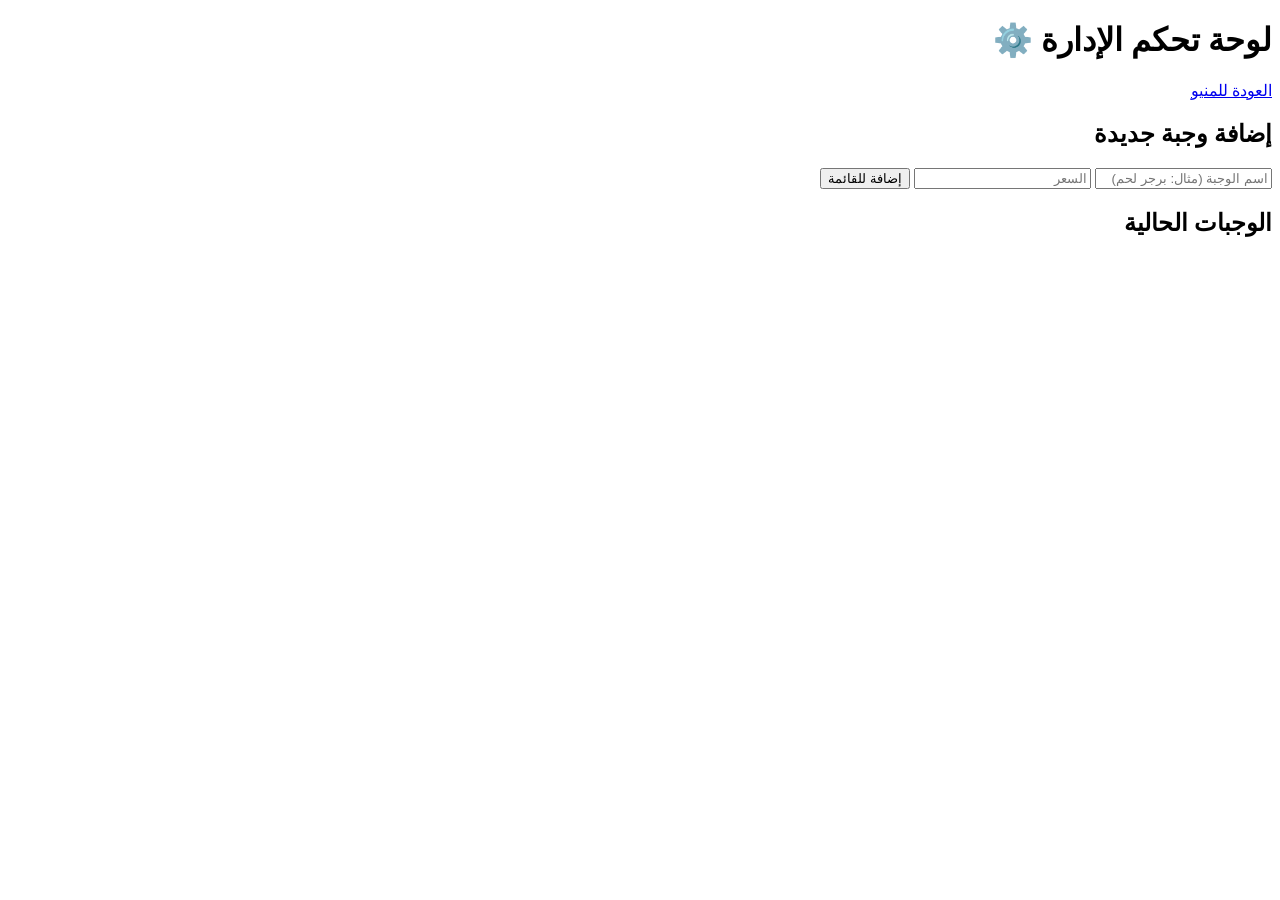
==== admin.html @ 3f030e0c "Create admin.html" ====
<!DOCTYPE html>
<html lang="ar" dir="rtl">
<head>
    <meta charset="UTF-8">
    <meta name="viewport" content="width=device-width, initial-scale=1.0">
    <title>لوحة تحكم المنيو</title>
    <link rel="stylesheet" href="style.css">
</head>
<body>
    <header>
        <h1>لوحة تحكم الإدارة ⚙️</h1>
        <a href="index.html" class="back-link">العودة للمنيو</a>
    </header>

    <main>
        <section class="admin-panel">
            <h2>إضافة وجبة جديدة</h2>
            <input type="text" id="itemName" placeholder="اسم الوجبة (مثال: برجر لحم)">
            <input type="number" id="itemPrice" placeholder="السعر">
            <button id="addItemBtn">إضافة للقائمة</button>
        </section>

        <section>
            <h2>الوجبات الحالية</h2>
            <div id="admin-menu-container" class="menu-grid"></div>
        </section>
    </main>

    <script type="module" src="app.js"></script>
</body>
</html>
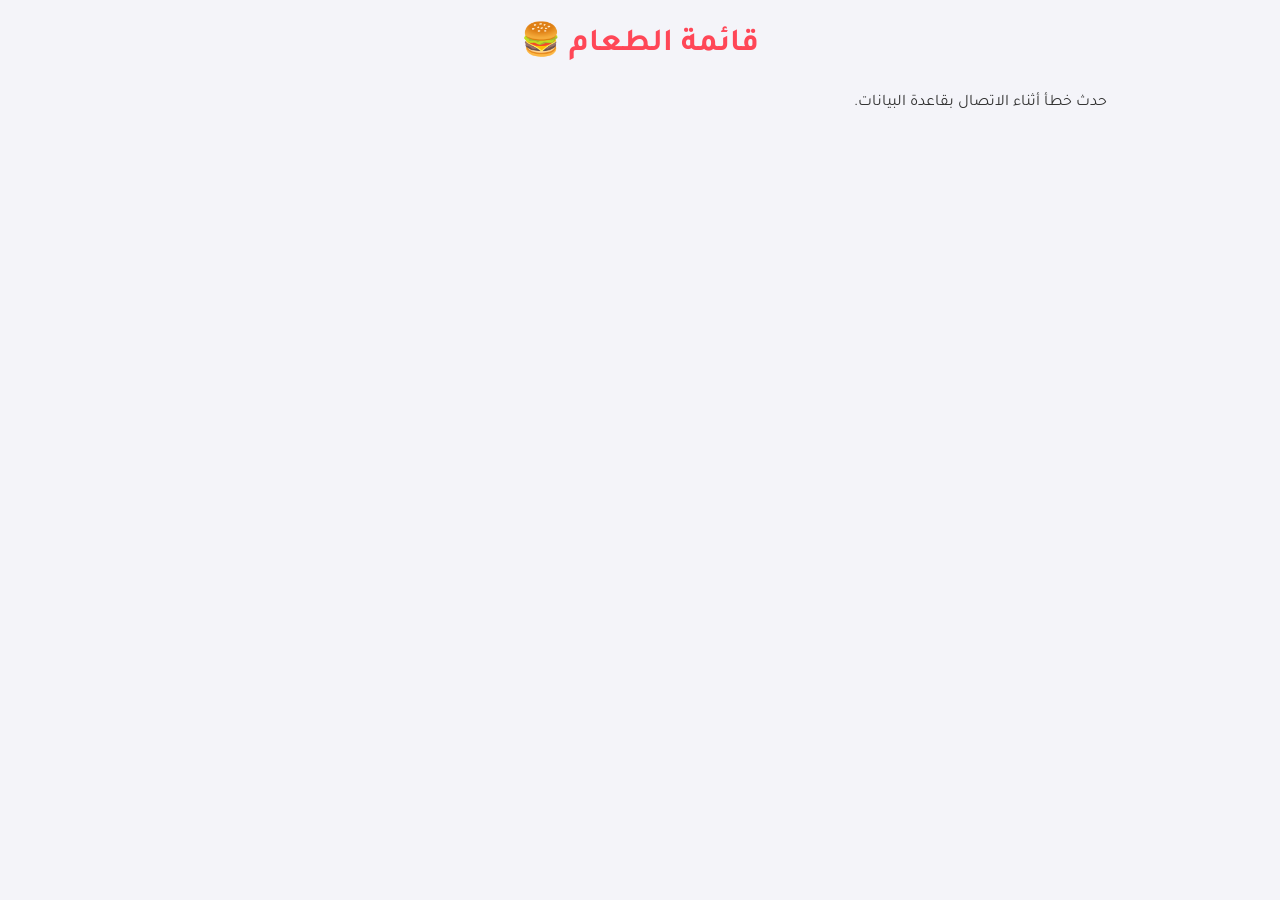
==== commit c9911a43: "Update admin page title and structure" ====
--- a/admin.html
+++ b/admin.html
@@ -3,29 +3,46 @@
 <head>
     <meta charset="UTF-8">
     <meta name="viewport" content="width=device-width, initial-scale=1.0">
-    <title>لوحة تحكم المنيو</title>
+    <title>منيو المطعم الاحترافي</title>
     <link rel="stylesheet" href="style.css">
 </head>
 <body>
-    <header>
-        <h1>لوحة تحكم الإدارة ⚙️</h1>
-        <a href="index.html" class="back-link">العودة للمنيو</a>
+
+    <header class="restaurant-header">
+        <img id="restLogo" src="https://placeholder.co/100" alt="شعار المطعم" class="rest-logo">
+        <h1 id="restName">جاري التحميل...</h1>
     </header>
 
+    <div class="slider-wrapper" id="offersWrapper" style="display: none;">
+        <div class="slider-track" id="offersContainer">
+            </div>
+    </div>
+    
     <main>
-        <section class="admin-panel">
-            <h2>إضافة وجبة جديدة</h2>
-            <input type="text" id="itemName" placeholder="اسم الوجبة (مثال: برجر لحم)">
-            <input type="number" id="itemPrice" placeholder="السعر">
-            <button id="addItemBtn">إضافة للقائمة</button>
-        </section>
-
-        <section>
-            <h2>الوجبات الحالية</h2>
-            <div id="admin-menu-container" class="menu-grid"></div>
-        </section>
+        <div id="menu-container" class="menu-grid">
+            <p class="status-msg">جاري تحميل قائمة الطعام...</p>
+        </div>
     </main>
 
-    <script type="module" src="app.js"></script>
+    <div id="orderModal" class="modal">
+        <div class="modal-content">
+            <span class="close-modal">&times;</span>
+            <h2 id="modalItemName">اسم الوجبة</h2>
+            <p class="modal-price" id="modalItemPrice">السعر</p>
+            
+            <div class="location-box">
+                <label for="customerLocation">📍 الرجاء إدخال عنوان التوصيل بالتفصيل:</label>
+                <textarea id="customerLocation" placeholder="مثال: بغداد، الكرادة، قرب ساحة التحري، عمارة رقم 5"></textarea>
+            </div>
+
+            <p class="choose-method-text">اختر وسيلة التواصل لإرسال الطلب:</p>
+            <div class="order-actions">
+                <button id="sendWhatsAppBtn" class="btn-wa">🟢 طلب عبر واتساب</button>
+                <button id="sendInstagramBtn" class="btn-ig">📸 طلب عبر انستقرام</button>
+            </div>
+        </div>
+    </div>
+
+    <script src="app.js"></script>
 </body>
 </html>
--- a/style.css
+++ b/style.css
@@ -0,0 +1,96 @@
+@import url('https://fonts.googleapis.com/css2?family=Tajawal:wght@400;700&display=swap');
+
+* {
+    box-sizing: border-box;
+    margin: 0;
+    padding: 0;
+    font-family: 'Tajawal', sans-serif;
+}
+
+body {
+    background-color: #f4f4f9;
+    color: #333;
+    padding: 20px;
+}
+
+header {
+    text-align: center;
+    margin-bottom: 30px;
+}
+
+header h1 {
+    color: #ff4757;
+}
+
+.back-link {
+    display: inline-block;
+    margin-top: 10px;
+    color: #2f3542;
+    text-decoration: none;
+}
+
+.menu-grid {
+    display: grid;
+    grid-template-columns: repeat(auto-fill, minmax(250px, 1fr));
+    gap: 20px;
+    max-width: 1000px;
+    margin: 0 auto;
+}
+
+.menu-item {
+    background: white;
+    padding: 20px;
+    border-radius: 10px;
+    box-shadow: 0 4px 6px rgba(0,0,0,0.1);
+    text-align: center;
+}
+
+.menu-item h3 {
+    margin-bottom: 10px;
+    color: #2f3542;
+}
+
+.menu-item .price {
+    font-size: 1.2rem;
+    font-weight: bold;
+    color: #2ed573;
+}
+
+.admin-panel {
+    background: white;
+    padding: 20px;
+    border-radius: 10px;
+    max-width: 500px;
+    margin: 0 auto 30px auto;
+    box-shadow: 0 4px 6px rgba(0,0,0,0.1);
+    text-align: center;
+}
+
+input {
+    width: 90%;
+    padding: 10px;
+    margin: 10px 0;
+    border: 1px solid #ccc;
+    border-radius: 5px;
+}
+
+button {
+    background-color: #ff4757;
+    color: white;
+    border: none;
+    padding: 10px 20px;
+    border-radius: 5px;
+    cursor: pointer;
+    font-size: 1rem;
+    width: 90%;
+}
+
+button:hover {
+    background-color: #ff6b81;
+}
+
+.delete-btn {
+    background-color: #eccc68;
+    margin-top: 15px;
+    width: 100%;
+}
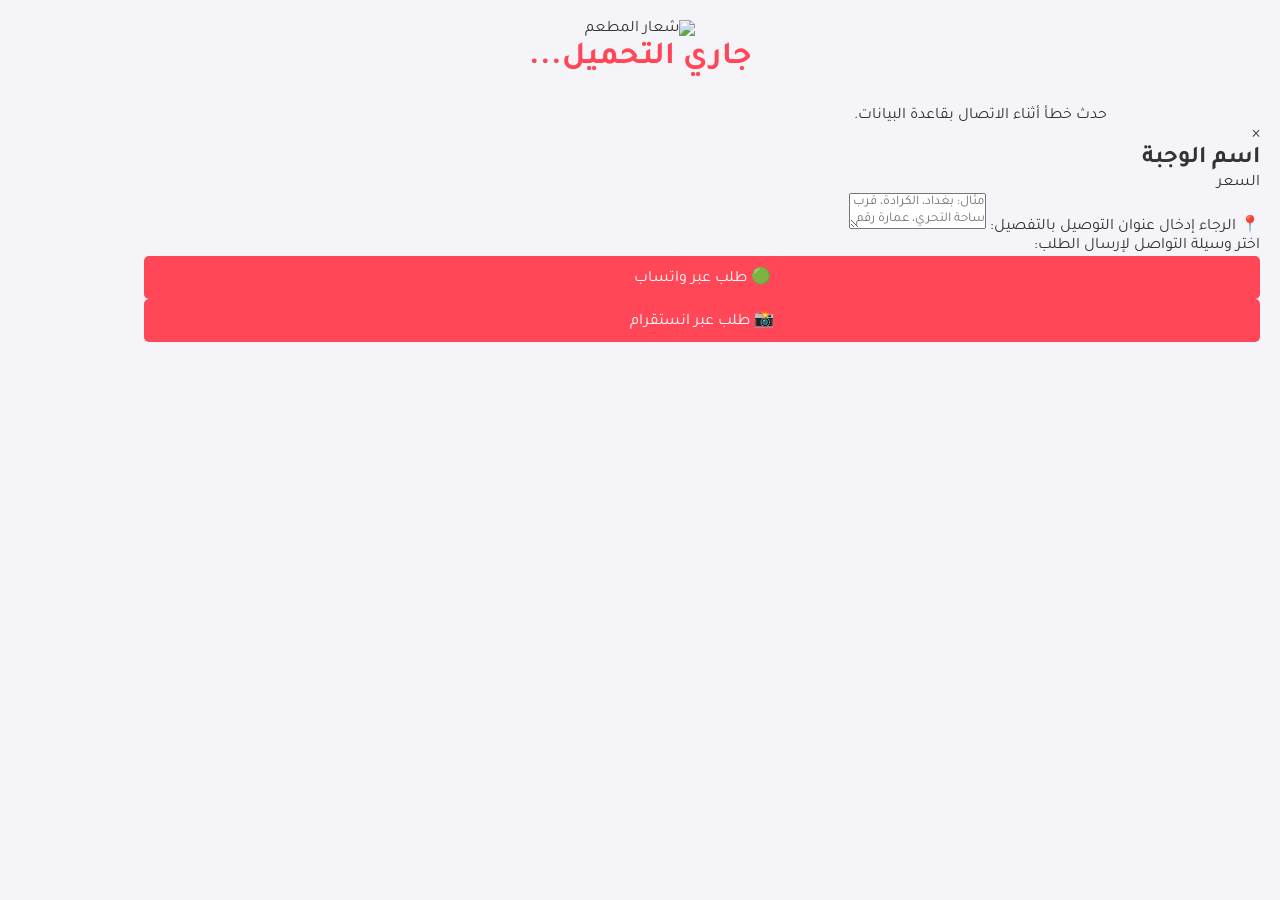
==== commit 0d884b05: "Revise admin panel layout and titles" ====
--- a/admin.html
+++ b/admin.html
@@ -3,45 +3,46 @@
 <head>
     <meta charset="UTF-8">
     <meta name="viewport" content="width=device-width, initial-scale=1.0">
-    <title>منيو المطعم الاحترافي</title>
+    <title>لوحة التحكم المطورة</title>
     <link rel="stylesheet" href="style.css">
 </head>
 <body>
-
-    <header class="restaurant-header">
-        <img id="restLogo" src="https://placeholder.co/100" alt="شعار المطعم" class="rest-logo">
-        <h1 id="restName">جاري التحميل...</h1>
+    <header>
+        <h1>⚙️ لوحة إدارة النظام الديناميكي</h1>
+        <a href="index.html" class="back-link">📊 استعراض المنيو الرئيسي</a>
     </header>
 
-    <div class="slider-wrapper" id="offersWrapper" style="display: none;">
-        <div class="slider-track" id="offersContainer">
-            </div>
-    </div>
-    
-    <main>
-        <div id="menu-container" class="menu-grid">
-            <p class="status-msg">جاري تحميل قائمة الطعام...</p>
-        </div>
+    <main class="admin-main">
+        <section class="admin-card">
+            <h2>🏠 إعدادات المطعم والتواصل</h2>
+            <input type="text" id="setRestName" placeholder="اسم المطعم">
+            <input type="text" id="setRestLogo" placeholder="رابط صورة/شعار المطعم">
+            <input type="text" id="setWhatsApp" placeholder="رابط أو رقم الواتساب (مثال: 9647700000000)">
+            <input type="text" id="setInstagram" placeholder="رابط محادثة انستقرام المباشر">
+            <button id="saveConfigBtn" class="btn-primary">حفظ إعدادات المطعم</button>
+        </section>
+
+        <section class="admin-card">
+            <h2>🔥 إضافة عرض أو إعلان جديد (الشريط المتحرك)</h2>
+            <input type="text" id="offerTitle" placeholder="عنوان العرض (مثال: خصم 25% على المشاوي)">
+            <input type="text" id="offerImage" placeholder="رابط صورة العرض المستطيلة">
+            <button id="addOfferBtn" class="btn-secondary">إضافة العرض للشريط</button>
+            
+            <h3>العروض الحالية (اضغط للحذف):</h3>
+            <div id="admin-offers-list" class="admin-list"></div>
+        </section>
+
+        <section class="admin-card">
+            <h2>🍔 إضافة وجبة جديدة للمنيو</h2>
+            <input type="text" id="itemName" placeholder="اسم الوجبة">
+            <input type="number" id="itemPrice" placeholder="السعر بالدينار العراقي">
+            <input type="text" id="itemImage" placeholder="رابط صورة الوجبة">
+            <button id="addItemBtn" class="btn-primary">إضافة الوجبة للمنيو</button>
+            
+            <h3>الوجبات الحالية في المنيو:</h3>
+            <div id="admin-menu-container" class="menu-grid"></div>
+        </section>
     </main>
-
-    <div id="orderModal" class="modal">
-        <div class="modal-content">
-            <span class="close-modal">&times;</span>
-            <h2 id="modalItemName">اسم الوجبة</h2>
-            <p class="modal-price" id="modalItemPrice">السعر</p>
-            
-            <div class="location-box">
-                <label for="customerLocation">📍 الرجاء إدخال عنوان التوصيل بالتفصيل:</label>
-                <textarea id="customerLocation" placeholder="مثال: بغداد، الكرادة، قرب ساحة التحري، عمارة رقم 5"></textarea>
-            </div>
-
-            <p class="choose-method-text">اختر وسيلة التواصل لإرسال الطلب:</p>
-            <div class="order-actions">
-                <button id="sendWhatsAppBtn" class="btn-wa">🟢 طلب عبر واتساب</button>
-                <button id="sendInstagramBtn" class="btn-ig">📸 طلب عبر انستقرام</button>
-            </div>
-        </div>
-    </div>
 
     <script src="app.js"></script>
 </body>
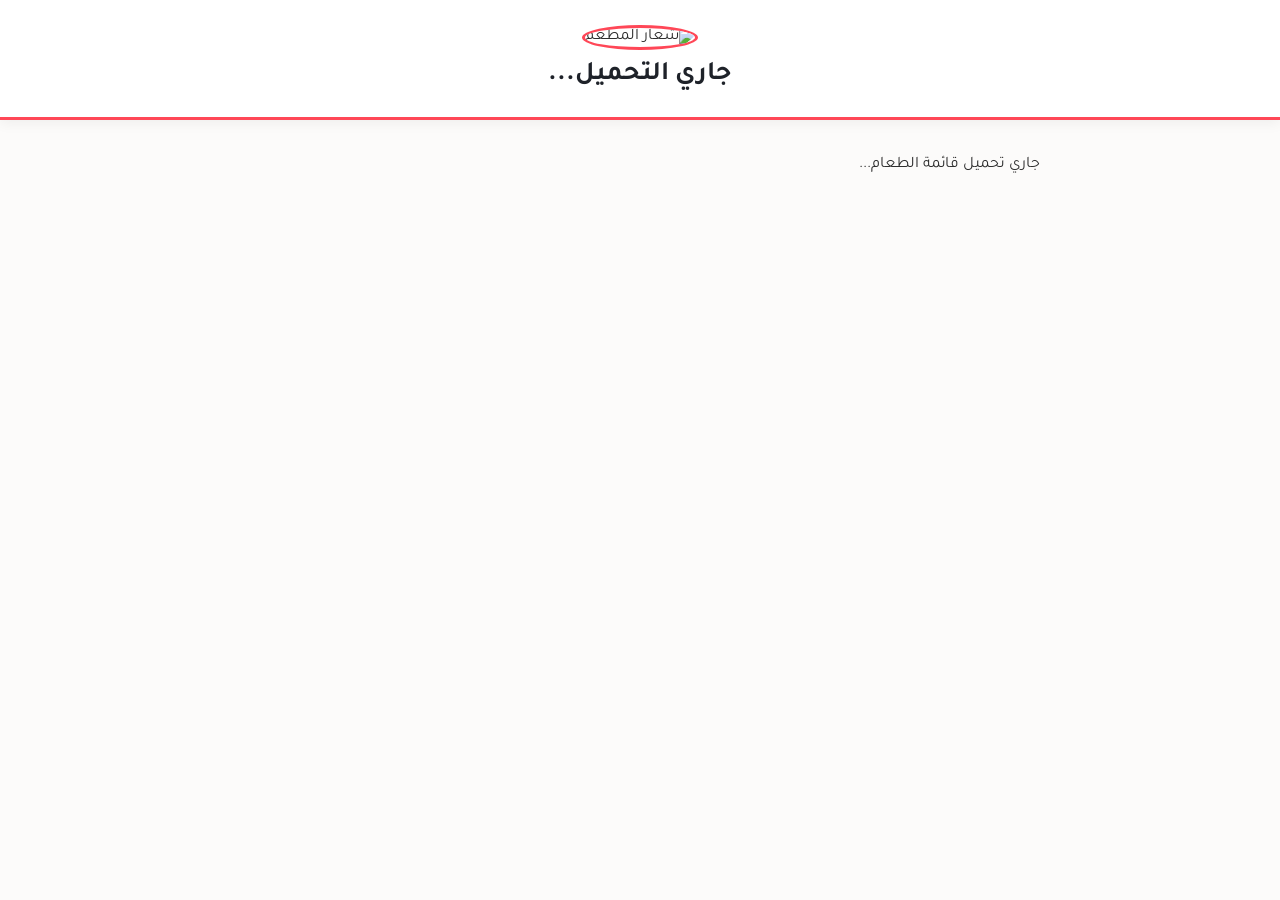
==== commit d5ede69b: "Enhance admin panel form layout and styles Added labels and improved file input styles for better mo" ====
--- a/admin.html
+++ b/admin.html
@@ -5,6 +5,23 @@
     <meta name="viewport" content="width=device-width, initial-scale=1.0">
     <title>لوحة التحكم المطورة</title>
     <link rel="stylesheet" href="style.css">
+    <style>
+        /* تحسين مظهر أزرار رفع الملفات لتناسب الموبايل */
+        label {
+            display: block;
+            text-align: right;
+            font-weight: bold;
+            margin-top: 10px;
+            font-size: 10.5pt;
+            color: #555;
+        }
+        input[type="file"] {
+            background: #f8f9fa;
+            border: 1px dashed #ff4757;
+            padding: 10px;
+            cursor: pointer;
+        }
+    </style>
 </head>
 <body>
     <header>
@@ -15,17 +32,27 @@
     <main class="admin-main">
         <section class="admin-card">
             <h2>🏠 إعدادات المطعم والتواصل</h2>
-            <input type="text" id="setRestName" placeholder="اسم المطعم">
-            <input type="text" id="setRestLogo" placeholder="رابط صورة/شعار المطعم">
-            <input type="text" id="setWhatsApp" placeholder="رابط أو رقم الواتساب (مثال: 9647700000000)">
-            <input type="text" id="setInstagram" placeholder="رابط محادثة انستقرام المباشر">
+            <label>اسم المطعم:</label>
+            <input type="text" id="setRestName" placeholder="اكتب اسم المطعم">
+            
+            <label>اختر صورة/شعار المطعم من جهازك:</label>
+            <input type="file" id="setRestLogo" accept="image/*">
+            
+            <label>رقم الواتساب للتوصيل (مثال: 9647700000000):</label>
+            <input type="text" id="setWhatsApp" placeholder="رقم الواتساب بدون علامة +">
+            
+            <label>رابط انستقرام المباشر:</label>
+            <input type="text" id="setInstagram" placeholder="رابط المحادثة">
             <button id="saveConfigBtn" class="btn-primary">حفظ إعدادات المطعم</button>
         </section>
 
         <section class="admin-card">
             <h2>🔥 إضافة عرض أو إعلان جديد (الشريط المتحرك)</h2>
-            <input type="text" id="offerTitle" placeholder="عنوان العرض (مثال: خصم 25% على المشاوي)">
-            <input type="text" id="offerImage" placeholder="رابط صورة العرض المستطيلة">
+            <label>عنوان العرض (مثال: خصم 25%):</label>
+            <input type="text" id="offerTitle" placeholder="اكتب تفاصيل العرض">
+            
+            <label>اختر صورة العرض المستطيلة من جهازك:</label>
+            <input type="file" id="offerImage" accept="image/*">
             <button id="addOfferBtn" class="btn-secondary">إضافة العرض للشريط</button>
             
             <h3>العروض الحالية (اضغط للحذف):</h3>
@@ -34,9 +61,14 @@
 
         <section class="admin-card">
             <h2>🍔 إضافة وجبة جديدة للمنيو</h2>
-            <input type="text" id="itemName" placeholder="اسم الوجبة">
-            <input type="number" id="itemPrice" placeholder="السعر بالدينار العراقي">
-            <input type="text" id="itemImage" placeholder="رابط صورة الوجبة">
+            <label>اسم الوجبة:</label>
+            <input type="text" id="itemName" placeholder="مثال: برجر لحم دبل">
+            
+            <label>السعر بالدينار العراقي:</label>
+            <input type="number" id="itemPrice" placeholder="السعر">
+            
+            <label>اختر صورة الوجبة من جهازك:</label>
+            <input type="file" id="itemImage" accept="image/*">
             <button id="addItemBtn" class="btn-primary">إضافة الوجبة للمنيو</button>
             
             <h3>الوجبات الحالية في المنيو:</h3>
--- a/style.css
+++ b/style.css
@@ -1,96 +1,301 @@
 @import url('https://fonts.googleapis.com/css2?family=Tajawal:wght@400;700&display=swap');
 
-* {
+*, *::before, *::after {
     box-sizing: border-box;
+}
+
+body {
     margin: 0;
     padding: 0;
     font-family: 'Tajawal', sans-serif;
-}
-
-body {
-    background-color: #f4f4f9;
-    color: #333;
-    padding: 20px;
-}
-
-header {
+    background-color: #fcfbfa;
+    color: #2d2d2d;
+    direction: rtl;
+}
+
+/* الهوية البصرية */
+.restaurant-header {
     text-align: center;
-    margin-bottom: 30px;
-}
-
-header h1 {
-    color: #ff4757;
-}
-
-.back-link {
-    display: inline-block;
-    margin-top: 10px;
-    color: #2f3542;
-    text-decoration: none;
+    padding: 25px 15px;
+    background: #ffffff;
+    box-shadow: 0 4px 12px rgba(0,0,0,0.05);
+    border-bottom: 3px solid #ff4757;
+}
+
+.rest-logo {
+    width: 85px;
+    height: 85px;
+    border-radius: 50%;
+    object-fit: cover;
+    border: 3px solid #ff4757;
+    margin-bottom: 10px;
+}
+
+.restaurant-header h1 {
+    font-size: 20pt;
+    color: #1e2229;
+    margin: 0;
+}
+
+/* شريط العروض والاعلانات المتحرك المستطيل */
+.slider-wrapper {
+    overflow: hidden;
+    width: 100%;
+    background: #1e2229;
+    padding: 12px 0;
+    position: relative;
+    box-shadow: inset 0 0 10px rgba(0,0,0,0.5);
+}
+
+.slider-track {
+    display: flex;
+    width: max-content;
+    animation: scrollMarquee 25s linear infinite;
+}
+
+.slider-track:hover {
+    animation-play-state: paused;
+}
+
+.offer-banner {
+    display: flex;
+    align-items: center;
+    background: #ff4757;
+    color: white;
+    padding: 8px 15px;
+    margin-right: 25px;
+    border-radius: 6px;
+    white-space: nowrap;
+    box-shadow: 0 2px 5px rgba(0,0,0,0.2);
+}
+
+.offer-banner img {
+    height: 45px;
+    width: 90px;
+    object-fit: cover;
+    border-radius: 4px;
+    margin-left: 10px;
+    border: 1px solid rgba(255,255,255,0.5);
+}
+
+.offer-banner span {
+    font-weight: bold;
+    font-size: 11pt;
+}
+
+@keyframes scrollMarquee {
+    0% { transform: translateX(0); }
+    100% { transform: translateX(100%); }
+}
+
+/* المنيو وقائمة الوجبات */
+main {
+    padding: 20px 12px;
 }
 
 .menu-grid {
     display: grid;
-    grid-template-columns: repeat(auto-fill, minmax(250px, 1fr));
-    gap: 20px;
-    max-width: 1000px;
+    grid-template-columns: repeat(auto-fill, minmax(160px, 1fr));
+    gap: 15px;
+    max-width: 800px;
     margin: 0 auto;
 }
 
 .menu-item {
     background: white;
+    border-radius: 12px;
+    overflow: hidden;
+    box-shadow: 0 4px 8px rgba(0,0,0,0.04);
+    border: 1px solid #eee;
+    text-align: center;
+    transition: transform 0.2s;
+    cursor: pointer;
+    padding-bottom: 12px;
+}
+
+.menu-item:active {
+    transform: scale(0.98);
+}
+
+.item-img {
+    width: 100%;
+    height: 120px;
+    object-fit: cover;
+    background-color: #f0f0f0;
+}
+
+.menu-item h3 {
+    font-size: 12pt;
+    margin: 10px 8px 5px 8px;
+    color: #1e2229;
+}
+
+.price {
+    font-size: 11pt;
+    font-weight: bold;
+    color: #2ed573;
+}
+
+/* النافذة المنبثقة (Modal) */
+.modal {
+    display: none;
+    position: fixed;
+    z-index: 999;
+    left: 0;
+    top: 0;
+    width: 100%;
+    height: 100%;
+    background-color: rgba(0,0,0,0.6);
+}
+
+.modal-content {
+    background-color: white;
+    margin: 15% auto;
     padding: 20px;
-    border-radius: 10px;
-    box-shadow: 0 4px 6px rgba(0,0,0,0.1);
+    border-radius: 16px;
+    width: 90%;
+    max-width: 450px;
     text-align: center;
-}
-
-.menu-item h3 {
-    margin-bottom: 10px;
-    color: #2f3542;
-}
-
-.menu-item .price {
-    font-size: 1.2rem;
+    position: relative;
+    box-shadow: 0 5px 15px rgba(0,0,0,0.3);
+}
+
+.close-modal {
+    position: absolute;
+    left: 20px;
+    top: 15px;
+    font-size: 22pt;
+    font-weight: bold;
+    color: #aaa;
+    cursor: pointer;
+}
+
+.modal-price {
+    font-size: 14pt;
     font-weight: bold;
     color: #2ed573;
-}
-
-.admin-panel {
+    margin-bottom: 15px;
+}
+
+.location-box {
+    margin: 15px 0;
+    text-align: right;
+}
+
+.location-box label {
+    font-weight: bold;
+    font-size: 11pt;
+    display: block;
+    margin-bottom: 8px;
+}
+
+textarea {
+    width: 100%;
+    height: 70px;
+    padding: 10px;
+    border: 1px solid #ccc;
+    border-radius: 8px;
+    font-family: inherit;
+    resize: none;
+}
+
+.choose-method-text {
+    font-size: 10.5pt;
+    color: #666;
+    margin-top: 15px;
+}
+
+.order-actions {
+    display: block;
+    margin-top: 10px;
+}
+
+.order-actions button {
+    width: 100%;
+    margin: 6px 0;
+    padding: 12px;
+    border: none;
+    border-radius: 8px;
+    font-weight: bold;
+    font-size: 11pt;
+    cursor: pointer;
+    color: white;
+}
+
+.btn-wa { background-color: #25D366; }
+.btn-ig { background-color: #E1306C; }
+
+/* لوحة التحكم */
+.admin-main {
+    max-width: 600px;
+    margin: 0 auto;
+    padding: 10px;
+}
+
+.admin-card {
     background: white;
     padding: 20px;
-    border-radius: 10px;
-    max-width: 500px;
-    margin: 0 auto 30px auto;
-    box-shadow: 0 4px 6px rgba(0,0,0,0.1);
-    text-align: center;
+    border-radius: 12px;
+    margin-bottom: 20px;
+    box-shadow: 0 4px 10px rgba(0,0,0,0.05);
+    border: 1px solid #e8e8e8;
+}
+
+.admin-card h2 {
+    font-size: 13pt;
+    color: #ff4757;
+    margin-bottom: 15px;
+    border-bottom: 2px solid #f4f4f9;
+    padding-bottom: 8px;
 }
 
 input {
-    width: 90%;
-    padding: 10px;
-    margin: 10px 0;
-    border: 1px solid #ccc;
-    border-radius: 5px;
-}
-
-button {
+    width: 100%;
+    padding: 11px;
+    margin-bottom: 12px;
+    border: 1px solid #ddd;
+    border-radius: 6px;
+    font-family: inherit;
+}
+
+.btn-primary { background-color: #ff4757; color: white; border: none; padding: 12px; width: 100%; border-radius: 6px; font-weight: bold; cursor: pointer; }
+.btn-secondary { background-color: #1e2229; color: white; border: none; padding: 12px; width: 100%; border-radius: 6px; font-weight: bold; cursor: pointer; }
+
+.admin-list {
+    text-align: right;
+    margin-top: 10px;
+}
+
+.admin-list-item {
+    background: #f8f9fa;
+    padding: 8px;
+    margin: 5px 0;
+    border-radius: 4px;
+    display: flex;
+    justify-content: space-between;
+    align-items: center;
+    cursor: pointer;
+    color: #ff4757;
+    font-size: 10pt;
+}
+
+.delete-btn {
     background-color: #ff4757;
     color: white;
     border: none;
-    padding: 10px 20px;
-    border-radius: 5px;
-    cursor: pointer;
-    font-size: 1rem;
-    width: 90%;
-}
-
-button:hover {
-    background-color: #ff6b81;
-}
-
-.delete-btn {
-    background-color: #eccc68;
-    margin-top: 15px;
-    width: 100%;
-}
+    padding: 5px 10px;
+    border-radius: 4px;
+    font-size: 9pt;
+    cursor: pointer;
+    margin-top: 5px;
+    width: 100%;
+}
+
+.back-link {
+    display: block;
+    text-align: center;
+    margin: 10px 0 20px 0;
+    color: #1e2229;
+    text-decoration: none;
+    font-weight: bold;
+}
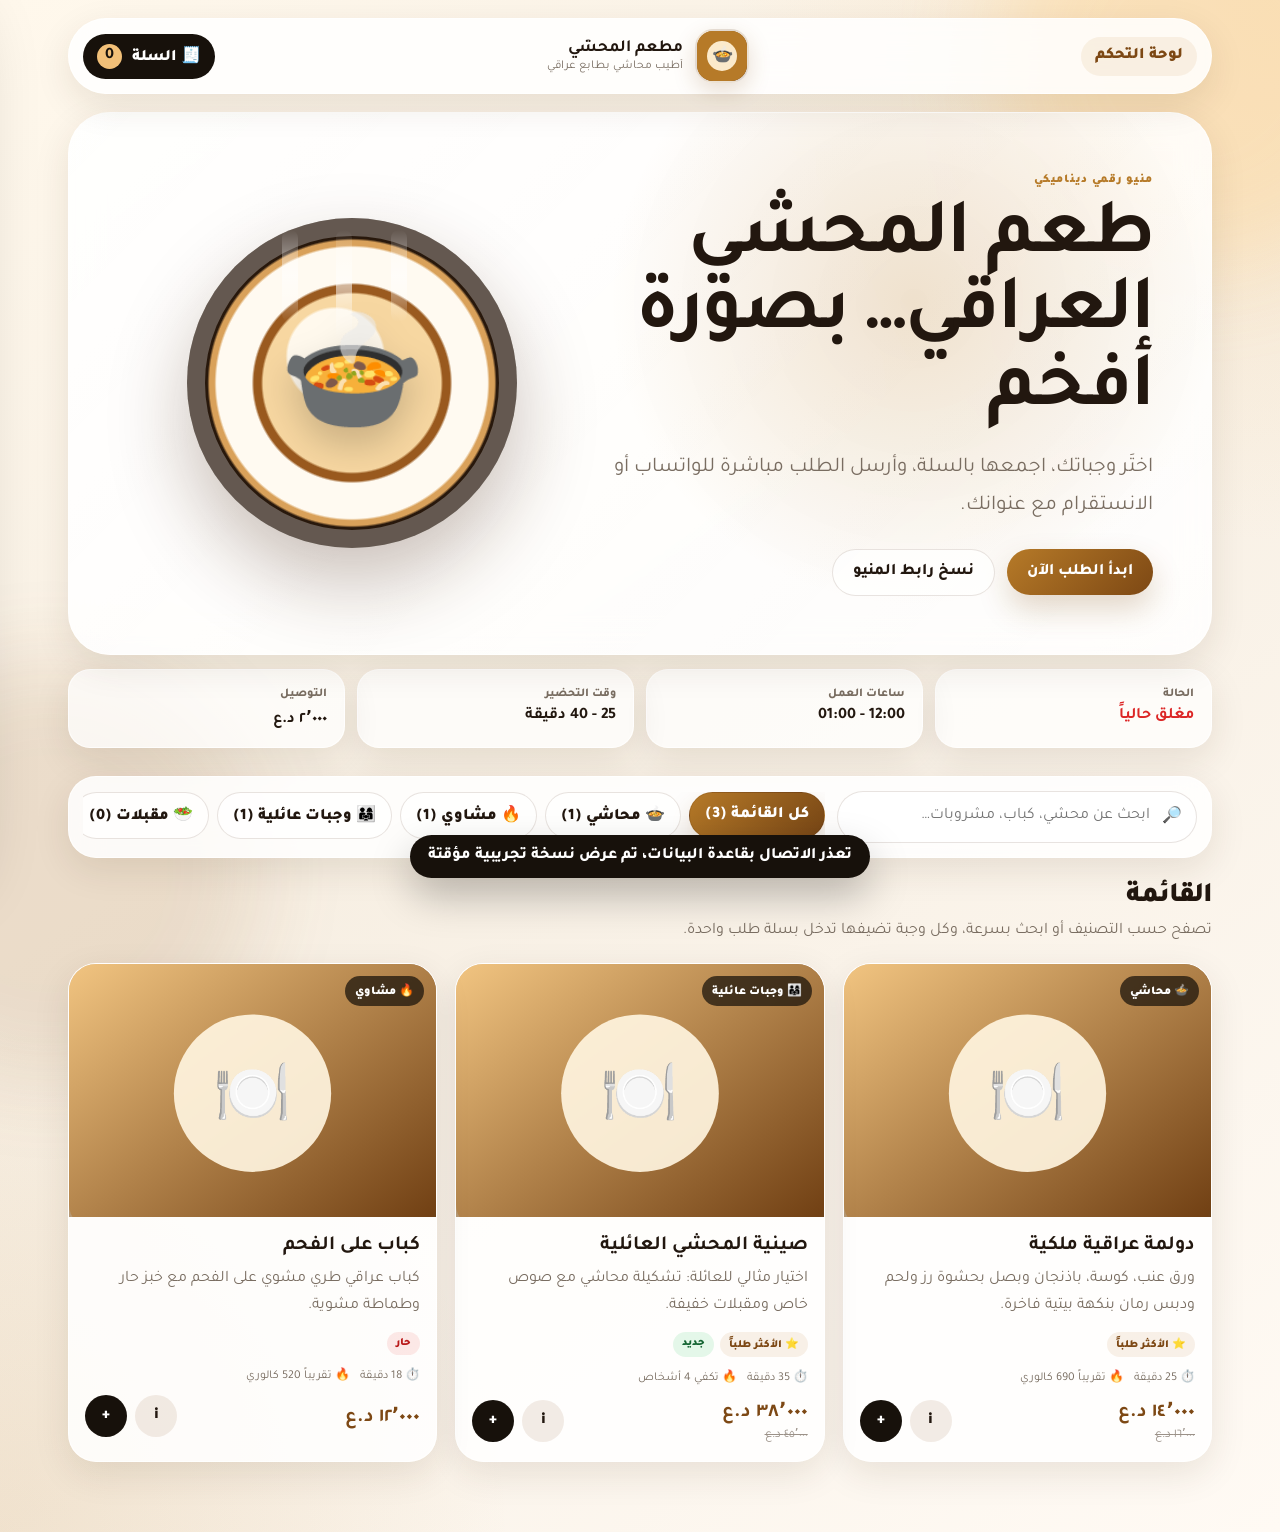
==== commit 1f30a0c9: "Add control section for data cleanup and deletion Added control section for data management with war" ====
--- a/admin.html
+++ b/admin.html
@@ -3,79 +3,190 @@
 <head>
     <meta charset="UTF-8">
     <meta name="viewport" content="width=device-width, initial-scale=1.0">
-    <title>لوحة التحكم المطورة</title>
+    <meta name="theme-color" content="#17110b">
+    <title>لوحة تحكم المحشي الاحترافية</title>
     <link rel="stylesheet" href="style.css">
-    <style>
-        /* تحسين مظهر أزرار رفع الملفات لتناسب الموبايل */
-        label {
-            display: block;
-            text-align: right;
-            font-weight: bold;
-            margin-top: 10px;
-            font-size: 10.5pt;
-            color: #555;
-        }
-        input[type="file"] {
-            background: #f8f9fa;
-            border: 1px dashed #ff4757;
-            padding: 10px;
-            cursor: pointer;
-        }
-    </style>
 </head>
-<body>
-    <header>
-        <h1>⚙️ لوحة إدارة النظام الديناميكي</h1>
-        <a href="index.html" class="back-link">📊 استعراض المنيو الرئيسي</a>
-    </header>
+<body class="admin-page">
+    <div class="admin-layout">
+        <aside class="admin-sidebar">
+            <div class="sidebar-brand">
+                <span class="brand-mark">م</span>
+                <div>
+                    <strong>المحشي Pro</strong>
+                    <small>لوحة إدارة ديناميكية</small>
+                </div>
+            </div>
+            <a href="index.html" class="side-link">👁️ عرض المنيو</a>
+            <a href="#settingsCard" class="side-link">🏪 معلومات المطعم</a>
+            <a href="#categoryCard" class="side-link">🧭 التصنيفات</a>
+            <a href="#offersCard" class="side-link">🔥 العروض</a>
+            <a href="#itemsCard" class="side-link">🍽️ الوجبات</a>
+            <a href="#ordersCard" class="side-link">📦 الطلبات</a>
+            <a href="#controlCard" class="side-link">🧹 تنظيف البيانات</a>
+        </aside>
 
-    <main class="admin-main">
-        <section class="admin-card">
-            <h2>🏠 إعدادات المطعم والتواصل</h2>
-            <label>اسم المطعم:</label>
-            <input type="text" id="setRestName" placeholder="اكتب اسم المطعم">
-            
-            <label>اختر صورة/شعار المطعم من جهازك:</label>
-            <input type="file" id="setRestLogo" accept="image/*">
-            
-            <label>رقم الواتساب للتوصيل (مثال: 9647700000000):</label>
-            <input type="text" id="setWhatsApp" placeholder="رقم الواتساب بدون علامة +">
-            
-            <label>رابط انستقرام المباشر:</label>
-            <input type="text" id="setInstagram" placeholder="رابط المحادثة">
-            <button id="saveConfigBtn" class="btn-primary">حفظ إعدادات المطعم</button>
-        </section>
+        <main class="admin-main">
+            <header class="admin-hero glass-panel">
+                <div>
+                    <span class="eyebrow">Dashboard</span>
+                    <h1>لوحة تحكم احترافية للمنيو</h1>
+                    <p>تحكم بالهوية، التصنيفات، الوجبات، العروض، الطلبات، وحتى مؤشرات تساعدك تعرف شنو ناقص بالمنيو.</p>
+                </div>
+                <div class="admin-actions-top">
+                    <button id="copyMenuUrlBtn" class="btn btn-ghost" type="button">نسخ رابط المنيو</button>
+                    <a href="index.html" class="btn btn-primary">معاينة مباشرة</a>
+                </div>
+            </header>
 
-        <section class="admin-card">
-            <h2>🔥 إضافة عرض أو إعلان جديد (الشريط المتحرك)</h2>
-            <label>عنوان العرض (مثال: خصم 25%):</label>
-            <input type="text" id="offerTitle" placeholder="اكتب تفاصيل العرض">
-            
-            <label>اختر صورة العرض المستطيلة من جهازك:</label>
-            <input type="file" id="offerImage" accept="image/*">
-            <button id="addOfferBtn" class="btn-secondary">إضافة العرض للشريط</button>
-            
-            <h3>العروض الحالية (اضغط للحذف):</h3>
-            <div id="admin-offers-list" class="admin-list"></div>
-        </section>
+            <section class="stat-grid">
+                <div class="stat-card"><span>الوجبات</span><b id="statMeals">0</b></div>
+                <div class="stat-card"><span>التصنيفات</span><b id="statCategories">0</b></div>
+                <div class="stat-card"><span>العروض النشطة</span><b id="statOffers">0</b></div>
+                <div class="stat-card"><span>طلبات مسجلة</span><b id="statOrders">0</b></div>
+            </section>
 
-        <section class="admin-card">
-            <h2>🍔 إضافة وجبة جديدة للمنيو</h2>
-            <label>اسم الوجبة:</label>
-            <input type="text" id="itemName" placeholder="مثال: برجر لحم دبل">
-            
-            <label>السعر بالدينار العراقي:</label>
-            <input type="number" id="itemPrice" placeholder="السعر">
-            
-            <label>اختر صورة الوجبة من جهازك:</label>
-            <input type="file" id="itemImage" accept="image/*">
-            <button id="addItemBtn" class="btn-primary">إضافة الوجبة للمنيو</button>
-            
-            <h3>الوجبات الحالية في المنيو:</h3>
-            <div id="admin-menu-container" class="menu-grid"></div>
-        </section>
-    </main>
+            <section id="insightsPanel" class="insights-panel"></section>
 
+            <section id="settingsCard" class="admin-card">
+                <div class="card-title-row">
+                    <div>
+                        <span class="eyebrow">هوية المطعم</span>
+                        <h2>إعدادات المطعم والتوصيل</h2>
+                    </div>
+                    <span class="badge-soft">تظهر بالمنيو مباشرة</span>
+                </div>
+                <div class="form-grid two-cols">
+                    <label>اسم المطعم<input type="text" id="setRestName" placeholder="مطعم المحشي"></label>
+                    <label>الشعار / الصورة<input type="file" id="setRestLogo" accept="image/*"></label>
+                    <label>الشعار النصي القصير<input type="text" id="setSlogan" placeholder="أطيب محاشي بطابع عراقي"></label>
+                    <label>لون الهوية<input type="color" id="setThemeColor" value="#b67a28"></label>
+                    <label>عنوان الهيرو الرئيسي<input type="text" id="setHeroTitle" placeholder="طعم المحشي العراقي… بصورة أفخم"></label>
+                    <label>وصف الهيرو<input type="text" id="setHeroSubtitle" placeholder="وصف قصير يظهر أعلى المنيو"></label>
+                    <label>رقم واتساب الطلبات<input type="text" id="setWhatsApp" placeholder="9647700000000"></label>
+                    <label>كلمة مرور لوحة التحكم<input type="password" id="setAdminPassword" placeholder="اتركها فارغة إذا لا تريد تغييرها"></label>
+                    <label>رابط انستقرام<input type="text" id="setInstagram" placeholder="https://instagram.com/..."></label>
+                    <label>العنوان<input type="text" id="setAddress" placeholder="بغداد - الكرادة"></label>
+                    <label>ساعات العمل<input type="text" id="setWorkingHours" placeholder="12:00 - 01:00"></label>
+                    <label>أجرة التوصيل<input type="number" id="setDeliveryFee" placeholder="2000"></label>
+                    <label>الحد الأدنى للطلب<input type="number" id="setMinOrder" placeholder="10000"></label>
+                    <label>وقت التحضير<input type="text" id="setPrepTime" placeholder="25 - 40 دقيقة"></label>
+                </div>
+                <button id="saveConfigBtn" class="btn btn-primary full-btn" type="button">حفظ إعدادات المطعم</button>
+            </section>
+
+            <section class="admin-card qr-card">
+                <div>
+                    <span class="eyebrow">تسويق سريع</span>
+                    <h2>QR جاهز للمنيو</h2>
+                    <p>اطبع هذا الكود على الكيس، الطاولة، الستكر، أو كرت المطعم حتى الزبون يفتح المنيو مباشرة.</p>
+                </div>
+                <img id="qrCodeImg" alt="QR Code للمنيو">
+            </section>
+
+            <section id="categoryCard" class="admin-card">
+                <div class="card-title-row">
+                    <div>
+                        <span class="eyebrow">تنظيم القائمة</span>
+                        <h2>إدارة التصنيفات</h2>
+                    </div>
+                </div>
+                <input type="hidden" id="editingCategoryId">
+                <div class="form-grid three-cols">
+                    <label>اسم التصنيف<input type="text" id="categoryName" placeholder="محاشي"></label>
+                    <label>أيقونة<input type="text" id="categoryEmoji" placeholder="🍲" maxlength="4"></label>
+                    <label>ترتيب الظهور<input type="number" id="categorySort" placeholder="1"></label>
+                </div>
+                <div class="inline-actions">
+                    <button id="addCategoryBtn" class="btn btn-secondary" type="button">إضافة تصنيف</button>
+                    <button id="resetCategoryBtn" class="btn btn-soft" type="button">إلغاء التعديل</button>
+                </div>
+                <div id="adminCategoriesList" class="admin-list cards-list"></div>
+            </section>
+
+            <section id="offersCard" class="admin-card">
+                <div class="card-title-row">
+                    <div>
+                        <span class="eyebrow">Marketing</span>
+                        <h2>العروض والإعلانات المتحركة</h2>
+                    </div>
+                </div>
+                <input type="hidden" id="editingOfferId">
+                <div class="form-grid two-cols">
+                    <label>عنوان العرض<input type="text" id="offerTitle" placeholder="خصم 20% على العائلة"></label>
+                    <label>وصف قصير<input type="text" id="offerSubtitle" placeholder="لفترة محدودة"></label>
+                    <label>صورة العرض<input type="file" id="offerImage" accept="image/*"></label>
+                    <label class="check-label"><input type="checkbox" id="offerActive" checked> العرض نشط</label>
+                </div>
+                <div class="inline-actions">
+                    <button id="addOfferBtn" class="btn btn-secondary" type="button">إضافة العرض</button>
+                    <button id="resetOfferBtn" class="btn btn-soft" type="button">إلغاء التعديل</button>
+                </div>
+                <div id="admin-offers-list" class="admin-list cards-list"></div>
+            </section>
+
+            <section id="itemsCard" class="admin-card">
+                <div class="card-title-row">
+                    <div>
+                        <span class="eyebrow">Menu Builder</span>
+                        <h2 id="itemFormTitle">إضافة وجبة جديدة</h2>
+                    </div>
+                    <button id="resetItemBtn" class="btn btn-soft small-btn" type="button">تفريغ النموذج</button>
+                </div>
+                <input type="hidden" id="editingItemId">
+                <div class="form-grid two-cols">
+                    <label>اسم الوجبة<input type="text" id="itemName" placeholder="دولمة عراقية"></label>
+                    <label>التصنيف<select id="itemCategory"></select></label>
+                    <label>السعر<input type="number" id="itemPrice" placeholder="12000"></label>
+                    <label>السعر القديم / قبل الخصم<input type="number" id="itemOldPrice" placeholder="15000"></label>
+                    <label class="wide-label">وصف الوجبة<textarea id="itemDescription" placeholder="ورق عنب، بصل، كوسة، نكهة دبس الرمان…"></textarea></label>
+                    <label>السعرات / معلومة<input type="text" id="itemCalories" placeholder="تقريباً 620 كالوري"></label>
+                    <label>وقت التحضير<input type="text" id="itemPrepTime" placeholder="20 دقيقة"></label>
+                    <label>ترتيب الظهور<input type="number" id="itemSort" placeholder="1"></label>
+                    <label>صورة الوجبة<input type="file" id="itemImage" accept="image/*"></label>
+                    <label class="check-label"><input type="checkbox" id="itemAvailable" checked> متوفر حالياً</label>
+                </div>
+                <div class="checks-row">
+                    <label><input type="checkbox" id="badgePopular"> الأكثر طلباً</label>
+                    <label><input type="checkbox" id="badgeNew"> جديد</label>
+                    <label><input type="checkbox" id="badgeSpicy"> حار</label>
+                    <label><input type="checkbox" id="badgeVegetarian"> نباتي</label>
+                </div>
+                <button id="saveItemBtn" class="btn btn-primary full-btn" type="button">حفظ الوجبة</button>
+                <div id="admin-menu-container" class="admin-menu-list"></div>
+            </section>
+
+            <section id="controlCard" class="admin-card danger-zone">
+                <div class="card-title-row">
+                    <div>
+                        <span class="eyebrow">تحكم كامل</span>
+                        <h2>تنظيف وحذف البيانات</h2>
+                    </div>
+                    <span class="badge-soft">استخدمها بحذر</span>
+                </div>
+                <p>هذه الأزرار تخليك تنظّف المنيو بالكامل إذا تريد تبدي من الصفر. كل عملية تسألك تأكيد قبل التنفيذ.</p>
+                <div class="inline-actions danger-actions">
+                    <button id="clearItemsBtn" class="mini-btn danger" type="button">حذف كل الوجبات</button>
+                    <button id="clearCategoriesBtn" class="mini-btn danger" type="button">حذف كل التصنيفات</button>
+                    <button id="clearOffersBtn" class="mini-btn danger" type="button">حذف كل العروض</button>
+                    <button id="clearOrdersBtn" class="mini-btn danger" type="button">حذف سجل الطلبات</button>
+                </div>
+            </section>
+
+            <section id="ordersCard" class="admin-card">
+                <div class="card-title-row">
+                    <div>
+                        <span class="eyebrow">Orders</span>
+                        <h2>آخر الطلبات المسجلة</h2>
+                    </div>
+                    <span class="badge-soft">تتسجل عند إرسال الطلب</span>
+                </div>
+                <div id="adminOrdersList" class="orders-list"></div>
+            </section>
+        </main>
+    </div>
+
+    <div id="toast" class="toast" role="status"></div>
     <script src="app.js"></script>
 </body>
 </html>
--- a/style.css
+++ b/style.css
@@ -1,301 +1,830 @@
-@import url('https://fonts.googleapis.com/css2?family=Tajawal:wght@400;700&display=swap');
-
-*, *::before, *::after {
-    box-sizing: border-box;
-}
-
+@import url('https://fonts.googleapis.com/css2?family=Tajawal:wght@400;500;700;800;900&display=swap');
+
+:root {
+    --accent: #b67a28;
+    --accent-2: #f2c078;
+    --ink: #22170f;
+    --muted: #796d61;
+    --paper: #fffaf1;
+    --card: rgba(255, 255, 255, 0.86);
+    --line: rgba(76, 45, 17, 0.13);
+    --dark: #17110b;
+    --success: #16a34a;
+    --danger: #dc2626;
+    --warning: #d97706;
+    --radius-xl: 32px;
+    --radius-lg: 22px;
+    --radius-md: 16px;
+    --shadow: 0 24px 70px rgba(63, 35, 12, 0.15);
+    --shadow-soft: 0 12px 36px rgba(63, 35, 12, 0.10);
+}
+
+*, *::before, *::after { box-sizing: border-box; }
+html { scroll-behavior: smooth; }
 body {
     margin: 0;
-    padding: 0;
-    font-family: 'Tajawal', sans-serif;
-    background-color: #fcfbfa;
-    color: #2d2d2d;
+    min-height: 100vh;
+    font-family: 'Tajawal', system-ui, -apple-system, Segoe UI, sans-serif;
+    background:
+        radial-gradient(circle at top right, rgba(242, 192, 120, 0.23), transparent 34rem),
+        radial-gradient(circle at bottom left, rgba(182, 122, 40, 0.14), transparent 32rem),
+        linear-gradient(145deg, #fff8ec 0%, #f7efe3 45%, #fffaf4 100%);
+    color: var(--ink);
     direction: rtl;
-}
-
-/* الهوية البصرية */
-.restaurant-header {
+    overflow-x: hidden;
+}
+
+body::selection { background: var(--accent); color: #fff; }
+button, input, textarea, select { font: inherit; }
+button, a { -webkit-tap-highlight-color: transparent; }
+a { color: inherit; text-decoration: none; }
+img { max-width: 100%; display: block; }
+
+.page-glow {
+    position: fixed;
+    width: 420px;
+    height: 420px;
+    border-radius: 50%;
+    filter: blur(46px);
+    pointer-events: none;
+    z-index: -1;
+    opacity: .58;
+}
+.page-glow-1 { top: -150px; right: -130px; background: rgba(255, 210, 138, .6); }
+.page-glow-2 { bottom: -180px; left: -160px; background: rgba(140, 85, 26, .22); }
+
+.glass-panel {
+    background: var(--card);
+    border: 1px solid rgba(255,255,255,.72);
+    box-shadow: var(--shadow-soft);
+    backdrop-filter: blur(16px);
+}
+
+.btn {
+    border: 0;
+    border-radius: 999px;
+    padding: 13px 20px;
+    font-weight: 800;
+    cursor: pointer;
+    display: inline-flex;
+    align-items: center;
+    justify-content: center;
+    gap: 8px;
+    transition: transform .2s ease, box-shadow .2s ease, opacity .2s ease;
+    min-height: 46px;
+}
+.btn:hover { transform: translateY(-2px); }
+.btn:active { transform: translateY(0) scale(.98); }
+.btn-primary {
+    color: #fff;
+    background: linear-gradient(135deg, var(--accent), #7d4814);
+    box-shadow: 0 14px 30px rgba(125, 72, 20, .22);
+}
+.btn-secondary { color: #fff; background: linear-gradient(135deg, #24170d, #5b3717); }
+.btn-ghost { background: rgba(255,255,255,.72); color: var(--ink); border: 1px solid var(--line); }
+.btn-soft { background: rgba(125, 72, 20, .09); color: var(--ink); }
+.btn-wa { background: linear-gradient(135deg, #25D366, #128C4A); color: #fff; }
+.btn-ig { background: linear-gradient(135deg, #E1306C, #833AB4); color: #fff; }
+.full-btn { width: 100%; margin-top: 16px; }
+.small-btn { min-height: 38px; padding: 9px 14px; font-size: 13px; }
+.icon-btn {
+    border: 0;
+    width: 42px;
+    height: 42px;
+    border-radius: 50%;
+    display: inline-flex;
+    align-items: center;
+    justify-content: center;
+    font-size: 24px;
+    background: rgba(0,0,0,.06);
+    color: var(--ink);
+    cursor: pointer;
+}
+.eyebrow {
+    color: var(--accent);
+    font-weight: 900;
+    letter-spacing: .7px;
+    font-size: 12px;
+    text-transform: uppercase;
+}
+.badge-soft {
+    display: inline-flex;
+    align-items: center;
+    gap: 6px;
+    padding: 8px 12px;
+    border-radius: 999px;
+    background: rgba(182, 122, 40, .1);
+    color: #7d4814;
+    font-weight: 800;
+    font-size: 12px;
+}
+.status-msg, .empty-state {
+    grid-column: 1 / -1;
     text-align: center;
-    padding: 25px 15px;
-    background: #ffffff;
-    box-shadow: 0 4px 12px rgba(0,0,0,0.05);
-    border-bottom: 3px solid #ff4757;
-}
-
-.rest-logo {
-    width: 85px;
-    height: 85px;
+    padding: 28px;
+    color: var(--muted);
+    background: rgba(255,255,255,.7);
+    border: 1px dashed var(--line);
+    border-radius: var(--radius-lg);
+}
+.empty-state b { display:block; color: var(--ink); margin-bottom: 6px; }
+.toast {
+    position: fixed;
+    left: 50%;
+    bottom: 22px;
+    transform: translateX(-50%) translateY(30px);
+    background: #17110b;
+    color: #fff;
+    border-radius: 999px;
+    padding: 12px 18px;
+    font-weight: 800;
+    box-shadow: 0 18px 40px rgba(0,0,0,.25);
+    opacity: 0;
+    pointer-events: none;
+    z-index: 2000;
+    transition: .25s ease;
+    max-width: calc(100vw - 24px);
+    text-align: center;
+}
+.toast.show { opacity: 1; transform: translateX(-50%) translateY(0); }
+
+/* Public menu */
+.hero-shell {
+    max-width: 1180px;
+    margin: 0 auto;
+    padding: 18px 18px 0;
+}
+.top-nav {
+    min-height: 76px;
+    border-radius: 999px;
+    padding: 10px 14px;
+    display: flex;
+    align-items: center;
+    justify-content: space-between;
+    gap: 14px;
+    position: sticky;
+    top: 12px;
+    z-index: 50;
+}
+.brand-mini {
+    display: flex;
+    align-items: center;
+    gap: 12px;
+    min-width: 0;
+}
+.brand-logo {
+    width: 54px;
+    height: 54px;
+    border-radius: 18px;
+    object-fit: cover;
+    border: 2px solid rgba(255,255,255,.8);
+    background: linear-gradient(135deg, var(--accent), #5e3512);
+    box-shadow: 0 8px 22px rgba(125,72,20,.18);
+}
+.brand-logo:not([src]), .brand-logo[src=""] { padding: 11px; }
+.brand-mini strong { display: block; font-size: 17px; line-height: 1.2; white-space: nowrap; overflow: hidden; text-overflow: ellipsis; max-width: 210px; }
+.brand-mini span { display: block; color: var(--muted); font-size: 12px; white-space: nowrap; overflow: hidden; text-overflow: ellipsis; max-width: 240px; }
+.admin-shortcut {
+    font-weight: 900;
+    color: #7d4814;
+    padding: 10px 14px;
+    border-radius: 999px;
+    background: rgba(182,122,40,.09);
+}
+.cart-pill {
+    border: 0;
+    cursor: pointer;
+    border-radius: 999px;
+    padding: 10px 14px;
+    background: var(--dark);
+    color: #fff;
+    display: inline-flex;
+    align-items: center;
+    gap: 10px;
+    font-weight: 900;
+}
+.cart-pill b {
+    min-width: 25px;
+    height: 25px;
+    display: inline-flex;
+    align-items: center;
+    justify-content: center;
     border-radius: 50%;
+    background: var(--accent-2);
+    color: var(--dark);
+}
+.hero-card {
+    margin-top: 18px;
+    min-height: 420px;
+    border-radius: 42px;
+    padding: clamp(24px, 5vw, 58px);
+    display: grid;
+    grid-template-columns: minmax(0, 1.1fr) minmax(260px, .9fr);
+    gap: 24px;
+    align-items: center;
+    overflow: hidden;
+    position: relative;
+}
+.hero-card::before {
+    content: "";
+    position: absolute;
+    inset: 0;
+    background:
+        radial-gradient(circle at 74% 35%, rgba(182,122,40,.22), transparent 19rem),
+        linear-gradient(135deg, rgba(255,255,255,.36), transparent);
+    pointer-events: none;
+}
+.hero-copy { position: relative; z-index: 1; }
+.hero-copy h1 {
+    font-size: clamp(38px, 7vw, 78px);
+    line-height: .98;
+    margin: 12px 0 18px;
+    letter-spacing: -2px;
+    max-width: 760px;
+}
+.hero-copy p {
+    color: var(--muted);
+    font-size: clamp(17px, 2vw, 21px);
+    line-height: 1.8;
+    max-width: 640px;
+    margin: 0 0 24px;
+}
+.hero-actions { display: flex; align-items: center; gap: 12px; flex-wrap: wrap; }
+.hero-plate {
+    position: relative;
+    z-index: 1;
+    min-height: 310px;
+    display: grid;
+    place-items: center;
+}
+.plate-core {
+    width: min(330px, 72vw);
+    height: min(330px, 72vw);
+    border-radius: 50%;
+    display: grid;
+    place-items: center;
+    background:
+        radial-gradient(circle at 45% 42%, #fff9ed 0 18%, transparent 19%),
+        radial-gradient(circle at 50% 50%, #f7d7a1 0 38%, #9a5a1f 39% 42%, #fffaf1 43% 58%, #d9a15a 59% 61%, #28180c 62% 100%);
+    box-shadow: 0 35px 80px rgba(64, 34, 11, .28), inset 0 0 0 18px rgba(255,255,255,.28);
+}
+.plate-core span { font-size: 118px; filter: drop-shadow(0 18px 18px rgba(0,0,0,.18)); }
+.steam {
+    position: absolute;
+    width: 16px;
+    height: 92px;
+    top: 12px;
+    border-radius: 999px;
+    background: linear-gradient(transparent, rgba(255,255,255,.8), transparent);
+    animation: steam 3.2s ease-in-out infinite;
+    opacity: .7;
+}
+.steam-1 { right: 38%; animation-delay: 0s; }
+.steam-2 { right: 50%; height: 112px; animation-delay: .6s; }
+.steam-3 { right: 62%; animation-delay: 1.15s; }
+@keyframes steam { 0%,100% { transform: translateY(16px) scaleX(.75); opacity: .1; } 45% { transform: translateY(-10px) scaleX(1.2); opacity: .8; } }
+.quick-info {
+    display: grid;
+    grid-template-columns: repeat(4, minmax(0, 1fr));
+    gap: 12px;
+    margin-top: 14px;
+}
+.info-tile {
+    background: rgba(255,255,255,.74);
+    border: 1px solid rgba(255,255,255,.75);
+    border-radius: 22px;
+    padding: 17px;
+    box-shadow: var(--shadow-soft);
+}
+.info-tile span { display: block; color: var(--muted); font-size: 12px; margin-bottom: 6px; font-weight: 800; }
+.info-tile b { font-size: 16px; }
+.info-tile.open b { color: var(--success); }
+.info-tile.closed b { color: var(--danger); }
+.slider-wrapper {
+    margin: 22px auto 0;
+    max-width: 1180px;
+    padding: 0 18px;
+}
+.inline-heading { margin-bottom: 10px !important; }
+.slider-mask {
+    overflow: hidden;
+    border-radius: 26px;
+    background: #1d1209;
+    box-shadow: var(--shadow-soft);
+    border: 1px solid rgba(255,255,255,.14);
+}
+.slider-track {
+    width: max-content;
+    display: flex;
+    gap: 14px;
+    padding: 14px;
+    animation: scrollMarquee 34s linear infinite;
+}
+.slider-track:hover { animation-play-state: paused; }
+.offer-banner {
+    min-width: 310px;
+    display: grid;
+    grid-template-columns: 84px 1fr;
+    align-items: center;
+    gap: 12px;
+    padding: 10px;
+    border-radius: 20px;
+    background: linear-gradient(135deg, rgba(255,255,255,.13), rgba(255,255,255,.06));
+    color: #fff;
+    border: 1px solid rgba(255,255,255,.12);
+}
+.offer-banner img {
+    width: 84px;
+    height: 68px;
+    border-radius: 16px;
     object-fit: cover;
-    border: 3px solid #ff4757;
-    margin-bottom: 10px;
-}
-
-.restaurant-header h1 {
-    font-size: 20pt;
-    color: #1e2229;
-    margin: 0;
-}
-
-/* شريط العروض والاعلانات المتحرك المستطيل */
-.slider-wrapper {
-    overflow: hidden;
+    background: linear-gradient(135deg, var(--accent), #3f250f);
+}
+.offer-banner b { display:block; font-size: 15px; margin-bottom: 4px; }
+.offer-banner span { color: rgba(255,255,255,.7); font-size: 12px; }
+@keyframes scrollMarquee {
+    from { transform: translateX(0); }
+    to { transform: translateX(50%); }
+}
+.menu-shell {
+    max-width: 1180px;
+    margin: 0 auto;
+    padding: 28px 18px 70px;
+}
+.menu-toolbar {
+    position: sticky;
+    top: 100px;
+    z-index: 35;
+    border-radius: 28px;
+    padding: 14px;
+    margin-bottom: 22px;
+    display: grid;
+    grid-template-columns: minmax(250px, 360px) 1fr;
+    gap: 12px;
+    align-items: center;
+}
+.search-box {
+    display: flex;
+    align-items: center;
+    gap: 10px;
+    padding: 0 14px;
+    background: #fff;
+    border: 1px solid var(--line);
+    border-radius: 999px;
+    min-height: 52px;
+}
+.search-box input {
     width: 100%;
-    background: #1e2229;
-    padding: 12px 0;
-    position: relative;
-    box-shadow: inset 0 0 10px rgba(0,0,0,0.5);
-}
-
-.slider-track {
+    border: 0;
+    outline: 0;
+    background: transparent;
+    color: var(--ink);
+}
+.category-chips {
     display: flex;
-    width: max-content;
-    animation: scrollMarquee 25s linear infinite;
-}
-
-.slider-track:hover {
-    animation-play-state: paused;
-}
-
-.offer-banner {
+    gap: 8px;
+    overflow-x: auto;
+    padding-bottom: 3px;
+    scrollbar-width: thin;
+}
+.category-chip {
+    flex: 0 0 auto;
+    border: 1px solid var(--line);
+    background: rgba(255,255,255,.72);
+    color: var(--ink);
+    border-radius: 999px;
+    padding: 11px 15px;
+    cursor: pointer;
+    font-weight: 900;
+}
+.category-chip.active {
+    color: #fff;
+    background: linear-gradient(135deg, var(--accent), #764515);
+    box-shadow: 0 12px 26px rgba(125,72,20,.18);
+}
+.section-heading {
+    margin: 18px 0 18px;
     display: flex;
-    align-items: center;
-    background: #ff4757;
-    color: white;
-    padding: 8px 15px;
-    margin-right: 25px;
-    border-radius: 6px;
-    white-space: nowrap;
-    box-shadow: 0 2px 5px rgba(0,0,0,0.2);
-}
-
-.offer-banner img {
-    height: 45px;
-    width: 90px;
-    object-fit: cover;
-    border-radius: 4px;
-    margin-left: 10px;
-    border: 1px solid rgba(255,255,255,0.5);
-}
-
-.offer-banner span {
-    font-weight: bold;
-    font-size: 11pt;
-}
-
-@keyframes scrollMarquee {
-    0% { transform: translateX(0); }
-    100% { transform: translateX(100%); }
-}
-
-/* المنيو وقائمة الوجبات */
-main {
-    padding: 20px 12px;
-}
-
+    justify-content: space-between;
+    gap: 18px;
+    align-items: flex-end;
+}
+.section-heading span { font-size: 28px; font-weight: 900; letter-spacing: -1px; }
+.section-heading p { margin: 4px 0 0; color: var(--muted); line-height: 1.7; }
 .menu-grid {
     display: grid;
-    grid-template-columns: repeat(auto-fill, minmax(160px, 1fr));
-    gap: 15px;
-    max-width: 800px;
-    margin: 0 auto;
-}
-
+    grid-template-columns: repeat(3, minmax(0, 1fr));
+    gap: 18px;
+}
 .menu-item {
-    background: white;
-    border-radius: 12px;
+    border-radius: 28px;
+    background: rgba(255,255,255,.86);
+    border: 1px solid rgba(255,255,255,.82);
+    box-shadow: var(--shadow-soft);
     overflow: hidden;
-    box-shadow: 0 4px 8px rgba(0,0,0,0.04);
-    border: 1px solid #eee;
-    text-align: center;
-    transition: transform 0.2s;
-    cursor: pointer;
-    padding-bottom: 12px;
-}
-
-.menu-item:active {
-    transform: scale(0.98);
-}
-
+    position: relative;
+    transition: transform .22s ease, box-shadow .22s ease, opacity .22s ease;
+}
+.menu-item:hover { transform: translateY(-5px); box-shadow: var(--shadow); }
+.menu-item.unavailable { opacity: .62; filter: grayscale(.28); }
+.item-img-wrap {
+    position: relative;
+    aspect-ratio: 1.25 / .86;
+    overflow: hidden;
+    background: linear-gradient(135deg, #e8d3b4, #6d4218);
+}
 .item-img {
     width: 100%;
-    height: 120px;
+    height: 100%;
     object-fit: cover;
-    background-color: #f0f0f0;
-}
-
-.menu-item h3 {
-    font-size: 12pt;
-    margin: 10px 8px 5px 8px;
-    color: #1e2229;
-}
-
-.price {
-    font-size: 11pt;
-    font-weight: bold;
-    color: #2ed573;
-}
-
-/* النافذة المنبثقة (Modal) */
+    transition: transform .35s ease;
+}
+.menu-item:hover .item-img { transform: scale(1.06); }
+.category-label {
+    position: absolute;
+    top: 12px;
+    right: 12px;
+    border-radius: 999px;
+    padding: 7px 10px;
+    color: #fff;
+    background: rgba(23,17,11,.72);
+    backdrop-filter: blur(8px);
+    font-size: 12px;
+    font-weight: 900;
+}
+.unavailable-label {
+    position: absolute;
+    left: 12px;
+    top: 12px;
+    background: rgba(220,38,38,.94);
+    color: #fff;
+    border-radius: 999px;
+    padding: 7px 10px;
+    font-size: 12px;
+    font-weight: 900;
+}
+.item-body { padding: 16px; }
+.item-body h3 { margin: 0 0 7px; font-size: 20px; line-height: 1.3; }
+.item-desc {
+    margin: 0 0 12px;
+    color: var(--muted);
+    line-height: 1.7;
+    min-height: 46px;
+    display: -webkit-box;
+    -webkit-line-clamp: 2;
+    -webkit-box-orient: vertical;
+    overflow: hidden;
+}
+.badges { display:flex; flex-wrap:wrap; gap:6px; margin-bottom: 12px; }
+.food-badge {
+    font-size: 11px;
+    font-weight: 900;
+    border-radius: 999px;
+    padding: 5px 9px;
+    background: rgba(182,122,40,.1);
+    color: #7d4814;
+}
+.food-badge.red { color: #b91c1c; background: rgba(220,38,38,.1); }
+.food-badge.green { color: #166534; background: rgba(34,197,94,.12); }
+.item-foot {
+    display: flex;
+    align-items: center;
+    justify-content: space-between;
+    gap: 12px;
+    margin-top: 12px;
+}
+.price-block strong { font-size: 20px; color: #7d4814; display:block; }
+.price-block del { color: #9b9188; font-size: 13px; }
+.card-actions { display: flex; gap: 8px; }
+.card-actions button {
+    border: 0;
+    cursor: pointer;
+    min-width: 42px;
+    height: 42px;
+    border-radius: 50%;
+    display: inline-grid;
+    place-items: center;
+    font-weight: 900;
+}
+.add-btn { background: var(--dark); color:#fff; }
+.details-btn { background: rgba(125,72,20,.1); color:var(--ink); }
+.meta-row { display: flex; gap: 10px; flex-wrap: wrap; color: var(--muted); font-size: 12px; }
+
+/* Drawer and modal */
+.drawer-backdrop {
+    position: fixed;
+    inset: 0;
+    background: rgba(0,0,0,.34);
+    opacity: 0;
+    pointer-events: none;
+    z-index: 99;
+    transition: .25s ease;
+}
+.drawer-backdrop.open { opacity: 1; pointer-events: auto; }
+.cart-drawer {
+    position: fixed;
+    top: 12px;
+    bottom: 12px;
+    left: 12px;
+    width: min(460px, calc(100vw - 24px));
+    background: rgba(255,250,241,.98);
+    border: 1px solid rgba(255,255,255,.84);
+    box-shadow: -18px 0 70px rgba(0,0,0,.2);
+    border-radius: 32px;
+    z-index: 120;
+    transform: translateX(calc(-100% - 24px));
+    transition: .28s ease;
+    display: flex;
+    flex-direction: column;
+    overflow: hidden;
+}
+.cart-drawer.open { transform: translateX(0); }
+.cart-head {
+    padding: 20px;
+    display: flex;
+    align-items: flex-start;
+    justify-content: space-between;
+    border-bottom: 1px solid var(--line);
+}
+.cart-head h2 { margin: 3px 0 0; font-size: 28px; }
+.cart-items { padding: 16px; overflow-y: auto; flex: 1; }
+.cart-empty { text-align: center; color: var(--muted); padding: 22px; border: 1px dashed var(--line); border-radius: 20px; }
+.cart-row {
+    display: grid;
+    grid-template-columns: 72px 1fr auto;
+    gap: 12px;
+    align-items: center;
+    padding: 12px;
+    border-radius: 22px;
+    background: #fff;
+    border: 1px solid var(--line);
+    margin-bottom: 10px;
+}
+.cart-row img { width: 72px; height: 64px; object-fit: cover; border-radius: 16px; background: #ead9bf; }
+.cart-row h4 { margin: 0 0 4px; font-size: 15px; }
+.cart-row p { margin: 0; color: var(--muted); font-size: 13px; }
+.qty-controls { display:flex; align-items:center; gap: 6px; margin-top: 8px; }
+.qty-controls button {
+    width: 28px; height: 28px; border-radius: 50%; border: 0; background: rgba(125,72,20,.1); cursor:pointer; font-weight: 900;
+}
+.remove-line { border: 0; background: transparent; color: var(--danger); cursor:pointer; font-weight: 900; }
+.cart-summary {
+    padding: 16px 20px 0;
+    border-top: 1px solid var(--line);
+}
+.cart-summary div { display:flex; align-items:center; justify-content:space-between; margin-bottom: 10px; color: var(--muted); }
+.cart-summary b { color: var(--ink); }
+.total-row { font-size: 18px; font-weight: 900; color: var(--ink) !important; }
+.checkout-form { padding: 8px 20px 0; display:grid; gap: 8px; }
+.checkout-form input, .checkout-form textarea {
+    width: 100%;
+    border: 1px solid var(--line);
+    background: #fff;
+    border-radius: 16px;
+    padding: 12px 14px;
+    outline: none;
+    resize: vertical;
+}
+.checkout-form textarea { min-height: 70px; }
+.order-actions { padding: 14px 20px 20px; display:grid; gap: 8px; }
 .modal {
     display: none;
     position: fixed;
-    z-index: 999;
-    left: 0;
+    inset: 0;
+    z-index: 140;
+    background: rgba(0,0,0,.46);
+    padding: 18px;
+    place-items: center;
+}
+.modal.open { display: grid; }
+.food-modal-card {
+    width: min(620px, 100%);
+    max-height: min(760px, 92vh);
+    overflow-y: auto;
+    background: #fffaf1;
+    border-radius: 34px;
+    padding: 18px;
+    position: relative;
+    box-shadow: var(--shadow);
+}
+.close-modal { position:absolute; top: 16px; left: 16px; z-index: 2; background: rgba(255,255,255,.84); }
+.modal-food-img { width:100%; height: 280px; object-fit:cover; border-radius: 26px; background: #e8d4ba; }
+.modal-food-body { padding: 16px 4px 4px; }
+.modal-food-body h2 { margin: 0 0 8px; font-size: 30px; }
+.modal-food-body p { color: var(--muted); line-height: 1.8; }
+.modal-food-actions { display:flex; gap: 10px; flex-wrap: wrap; margin-top: 14px; }
+
+/* Admin */
+.admin-page {
+    background:
+        radial-gradient(circle at top right, rgba(182,122,40,.25), transparent 28rem),
+        linear-gradient(145deg, #211509 0%, #120d08 48%, #2d1a09 100%);
+    color: #fff4e5;
+}
+.admin-layout {
+    display: grid;
+    grid-template-columns: 280px 1fr;
+    min-height: 100vh;
+}
+.admin-sidebar {
+    position: sticky;
     top: 0;
+    height: 100vh;
+    padding: 22px;
+    background: rgba(0,0,0,.26);
+    border-left: 1px solid rgba(255,255,255,.08);
+    backdrop-filter: blur(16px);
+}
+.sidebar-brand { display:flex; align-items:center; gap: 12px; margin-bottom: 28px; }
+.brand-mark {
+    width: 52px; height: 52px; border-radius: 18px;
+    display:grid; place-items:center;
+    background: linear-gradient(135deg, var(--accent), #f2c078);
+    color: #17110b; font-weight: 900; font-size: 25px;
+}
+.sidebar-brand strong { display:block; font-size:18px; }
+.sidebar-brand small { color: rgba(255,244,229,.62); }
+.side-link {
+    display:flex; align-items:center; gap: 8px;
+    padding: 13px 14px;
+    border-radius: 16px;
+    color: rgba(255,244,229,.82);
+    margin-bottom: 6px;
+    font-weight: 800;
+}
+.side-link:hover { background: rgba(255,255,255,.08); color:#fff; }
+.admin-main {
+    padding: 26px;
+    max-width: 1280px;
     width: 100%;
-    height: 100%;
-    background-color: rgba(0,0,0,0.6);
-}
-
-.modal-content {
-    background-color: white;
-    margin: 15% auto;
+}
+.admin-hero {
+    border-radius: 34px;
+    padding: 26px;
+    display:flex;
+    align-items:center;
+    justify-content:space-between;
+    gap: 18px;
+    color: var(--ink);
+}
+.admin-hero h1 { margin: 8px 0; font-size: clamp(28px, 4vw, 48px); letter-spacing: -1px; }
+.admin-hero p { margin:0; color: var(--muted); line-height:1.7; max-width: 700px; }
+.admin-actions-top { display:flex; gap: 10px; flex-wrap: wrap; }
+.stat-grid {
+    display:grid;
+    grid-template-columns: repeat(4, minmax(0, 1fr));
+    gap: 14px;
+    margin: 18px 0;
+}
+.stat-card {
+    border: 1px solid rgba(255,255,255,.12);
+    border-radius: 26px;
     padding: 20px;
-    border-radius: 16px;
-    width: 90%;
-    max-width: 450px;
-    text-align: center;
-    position: relative;
-    box-shadow: 0 5px 15px rgba(0,0,0,0.3);
-}
-
-.close-modal {
-    position: absolute;
-    left: 20px;
-    top: 15px;
-    font-size: 22pt;
-    font-weight: bold;
-    color: #aaa;
-    cursor: pointer;
-}
-
-.modal-price {
-    font-size: 14pt;
-    font-weight: bold;
-    color: #2ed573;
-    margin-bottom: 15px;
-}
-
-.location-box {
-    margin: 15px 0;
-    text-align: right;
-}
-
-.location-box label {
-    font-weight: bold;
-    font-size: 11pt;
-    display: block;
-    margin-bottom: 8px;
-}
-
-textarea {
+    background: rgba(255,255,255,.07);
+    box-shadow: 0 14px 40px rgba(0,0,0,.12);
+}
+.stat-card span { color: rgba(255,244,229,.66); font-weight: 800; }
+.stat-card b { display:block; margin-top: 8px; font-size: 34px; }
+.insights-panel {
+    display:grid;
+    grid-template-columns: repeat(3, minmax(0, 1fr));
+    gap: 12px;
+    margin-bottom: 18px;
+}
+.insight-card {
+    border-radius: 24px;
+    padding: 18px;
+    background: rgba(255,255,255,.09);
+    border: 1px solid rgba(255,255,255,.12);
+}
+.insight-card b { display:block; margin-bottom: 6px; }
+.insight-card p { margin:0; color: rgba(255,244,229,.72); line-height:1.6; font-size: 14px; }
+.admin-card {
+    background: rgba(255,250,241,.96);
+    color: var(--ink);
+    border-radius: 32px;
+    border: 1px solid rgba(255,255,255,.76);
+    box-shadow: 0 24px 70px rgba(0,0,0,.16);
+    padding: 24px;
+    margin-bottom: 18px;
+}
+.card-title-row {
+    display:flex;
+    justify-content:space-between;
+    align-items:flex-start;
+    gap: 12px;
+    margin-bottom: 18px;
+}
+.admin-card h2 { margin: 3px 0 0; font-size: 25px; }
+.form-grid {
+    display:grid;
+    gap: 14px;
+}
+.two-cols { grid-template-columns: repeat(2, minmax(0,1fr)); }
+.three-cols { grid-template-columns: 2fr 1fr 1fr; }
+.form-grid label, .check-label {
+    display:flex;
+    flex-direction: column;
+    gap: 7px;
+    color: #5e5146;
+    font-weight: 900;
+    font-size: 13px;
+}
+.check-label { justify-content:center; flex-direction: row; align-items:center; min-height: 52px; color: var(--ink); }
+.wide-label { grid-column: 1 / -1; }
+.admin-card input, .admin-card textarea, .admin-card select {
     width: 100%;
-    height: 70px;
-    padding: 10px;
-    border: 1px solid #ccc;
-    border-radius: 8px;
-    font-family: inherit;
-    resize: none;
-}
-
-.choose-method-text {
-    font-size: 10.5pt;
-    color: #666;
-    margin-top: 15px;
-}
-
-.order-actions {
-    display: block;
-    margin-top: 10px;
-}
-
-.order-actions button {
-    width: 100%;
-    margin: 6px 0;
-    padding: 12px;
-    border: none;
-    border-radius: 8px;
-    font-weight: bold;
-    font-size: 11pt;
-    cursor: pointer;
-    color: white;
-}
-
-.btn-wa { background-color: #25D366; }
-.btn-ig { background-color: #E1306C; }
-
-/* لوحة التحكم */
-.admin-main {
-    max-width: 600px;
-    margin: 0 auto;
-    padding: 10px;
-}
-
-.admin-card {
-    background: white;
-    padding: 20px;
-    border-radius: 12px;
-    margin-bottom: 20px;
-    box-shadow: 0 4px 10px rgba(0,0,0,0.05);
-    border: 1px solid #e8e8e8;
-}
-
-.admin-card h2 {
-    font-size: 13pt;
-    color: #ff4757;
-    margin-bottom: 15px;
-    border-bottom: 2px solid #f4f4f9;
-    padding-bottom: 8px;
-}
-
-input {
-    width: 100%;
-    padding: 11px;
-    margin-bottom: 12px;
-    border: 1px solid #ddd;
-    border-radius: 6px;
-    font-family: inherit;
-}
-
-.btn-primary { background-color: #ff4757; color: white; border: none; padding: 12px; width: 100%; border-radius: 6px; font-weight: bold; cursor: pointer; }
-.btn-secondary { background-color: #1e2229; color: white; border: none; padding: 12px; width: 100%; border-radius: 6px; font-weight: bold; cursor: pointer; }
-
-.admin-list {
-    text-align: right;
-    margin-top: 10px;
-}
-
+    border: 1px solid var(--line);
+    border-radius: 17px;
+    background: #fff;
+    color: var(--ink);
+    padding: 13px 14px;
+    outline: none;
+    min-height: 48px;
+}
+.admin-card input[type="file"] { border-style: dashed; background: rgba(182,122,40,.06); }
+.admin-card input[type="color"] { padding: 4px; height: 48px; }
+.admin-card textarea { min-height: 95px; resize: vertical; }
+.checks-row {
+    display:flex;
+    flex-wrap:wrap;
+    gap: 10px;
+    padding: 14px 0 0;
+}
+.checks-row label {
+    padding: 10px 12px;
+    border-radius: 999px;
+    background: rgba(125,72,20,.08);
+    font-weight: 900;
+    color: #5e5146;
+}
+.qr-card { display:flex; justify-content:space-between; align-items:center; gap: 18px; }
+.qr-card p { color: var(--muted); line-height:1.7; max-width: 620px; }
+.qr-card img { width: 150px; height: 150px; border-radius: 22px; background: #fff; padding: 10px; border: 1px solid var(--line); }
+.cards-list { display:grid; gap: 10px; margin-top: 16px; }
+.admin-list-item, .order-card, .admin-food-card {
+    border: 1px solid var(--line);
+    background: #fff;
+    border-radius: 22px;
+    padding: 14px;
+    box-shadow: 0 8px 26px rgba(63,35,12,.07);
+}
 .admin-list-item {
-    background: #f8f9fa;
-    padding: 8px;
-    margin: 5px 0;
-    border-radius: 4px;
-    display: flex;
-    justify-content: space-between;
-    align-items: center;
-    cursor: pointer;
-    color: #ff4757;
-    font-size: 10pt;
-}
-
-.delete-btn {
-    background-color: #ff4757;
-    color: white;
-    border: none;
-    padding: 5px 10px;
-    border-radius: 4px;
-    font-size: 9pt;
-    cursor: pointer;
-    margin-top: 5px;
-    width: 100%;
-}
-
-.back-link {
-    display: block;
-    text-align: center;
-    margin: 10px 0 20px 0;
-    color: #1e2229;
-    text-decoration: none;
-    font-weight: bold;
-}
+    display:flex;
+    align-items:center;
+    justify-content:space-between;
+    gap: 12px;
+}
+.list-actions { display:flex; gap: 8px; flex-wrap:wrap; }
+.mini-btn {
+    border:0; border-radius:999px; padding: 8px 11px; cursor:pointer; font-weight:900;
+    background: rgba(125,72,20,.1); color: var(--ink);
+}
+.mini-btn.danger { background: rgba(220,38,38,.1); color: var(--danger); }
+.mini-btn.success { background: rgba(22,163,74,.11); color: var(--success); }
+.admin-menu-list { display:grid; grid-template-columns: repeat(2, minmax(0,1fr)); gap: 12px; margin-top: 18px; }
+.admin-food-card { display:grid; grid-template-columns: 100px 1fr; gap: 14px; align-items:center; }
+.admin-food-card img { width:100px; height:92px; object-fit:cover; border-radius: 18px; background: #ead9bf; }
+.admin-food-card h3 { margin: 0 0 4px; }
+.admin-food-card p { margin:0 0 8px; color: var(--muted); font-size: 13px; line-height:1.5; }
+.admin-food-meta { display:flex; flex-wrap:wrap; gap: 8px; color: #7d4814; font-weight:900; font-size:12px; }
+.orders-list { display:grid; gap: 12px; }
+.order-card h3 { margin:0 0 8px; }
+.order-card p { margin: 4px 0; color: var(--muted); line-height:1.6; }
+.order-lines { background: rgba(125,72,20,.06); border-radius: 16px; padding: 10px; margin: 10px 0; color: #5d4c3e; }
+.status-new { color: #0369a1; }
+.status-preparing { color: var(--warning); }
+.status-delivered { color: var(--success); }
+.status-cancelled { color: var(--danger); }
+
+@media (max-width: 980px) {
+    .hero-card { grid-template-columns: 1fr; }
+    .hero-plate { min-height: 240px; }
+    .quick-info, .stat-grid, .insights-panel { grid-template-columns: repeat(2, minmax(0,1fr)); }
+    .menu-toolbar { grid-template-columns: 1fr; top: 86px; }
+    .menu-grid { grid-template-columns: repeat(2, minmax(0,1fr)); }
+    .admin-layout { grid-template-columns: 1fr; }
+    .admin-sidebar { position: relative; height: auto; display:flex; overflow-x:auto; gap: 8px; padding: 14px; }
+    .sidebar-brand { min-width: 200px; margin-bottom: 0; }
+    .side-link { flex: 0 0 auto; margin-bottom: 0; }
+}
+@media (max-width: 680px) {
+    .hero-shell { padding: 10px 10px 0; }
+    .top-nav { border-radius: 26px; align-items: stretch; flex-wrap: wrap; }
+    .brand-mini { order: -1; width: 100%; }
+    .admin-shortcut, .cart-pill { flex: 1; justify-content:center; }
+    .hero-card { border-radius: 30px; padding: 24px; }
+    .hero-copy h1 { font-size: 42px; letter-spacing: -1px; }
+    .hero-actions .btn { width: 100%; }
+    .quick-info { grid-template-columns: 1fr; }
+    .slider-wrapper, .menu-shell { padding-inline: 10px; }
+    .menu-grid { grid-template-columns: 1fr; }
+    .section-heading { display:block; }
+    .cart-drawer { left: 8px; right: 8px; width: auto; top: 8px; bottom: 8px; border-radius: 26px; }
+    .admin-main { padding: 12px; }
+    .admin-hero, .card-title-row, .qr-card { flex-direction: column; align-items: stretch; }
+    .stat-grid, .insights-panel, .two-cols, .three-cols, .admin-menu-list { grid-template-columns: 1fr; }
+    .admin-food-card { grid-template-columns: 82px 1fr; }
+    .admin-food-card img { width: 82px; height: 82px; }
+    .qr-card img { width: 130px; height: 130px; }
+}
